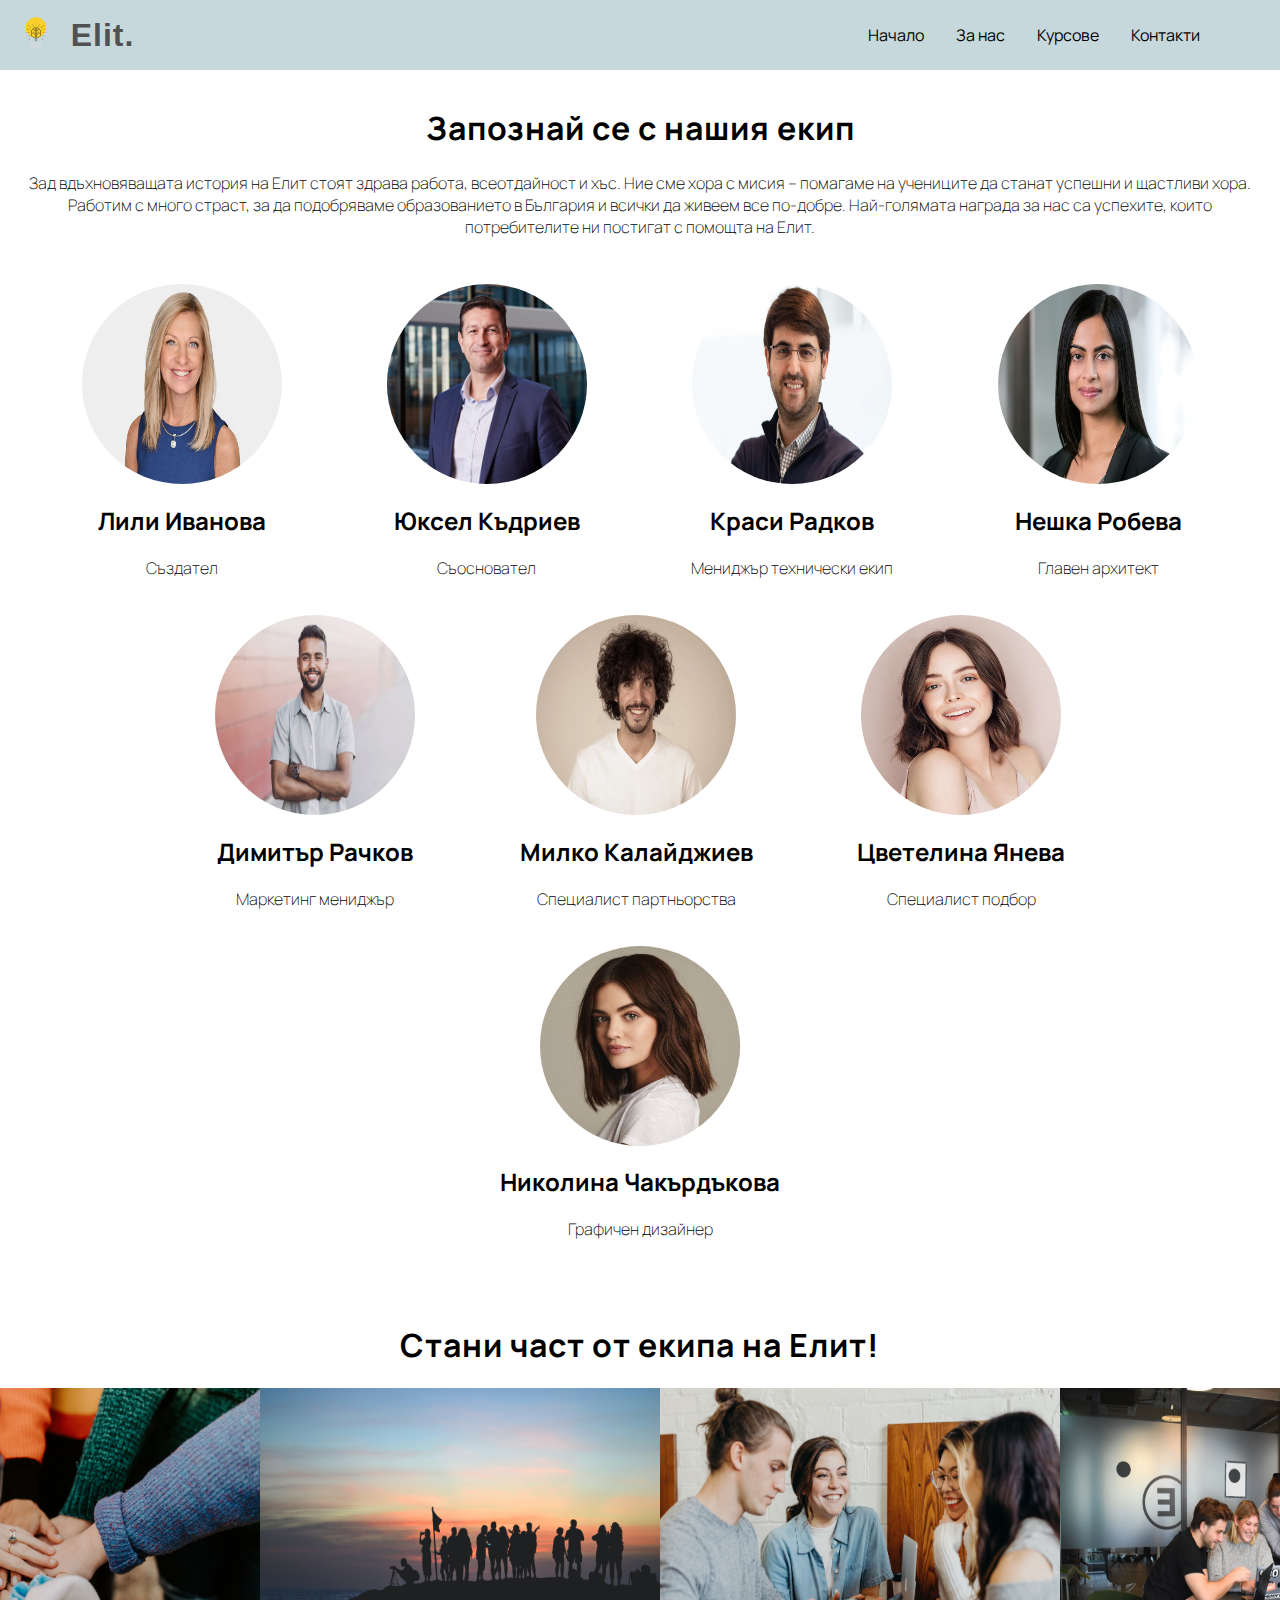
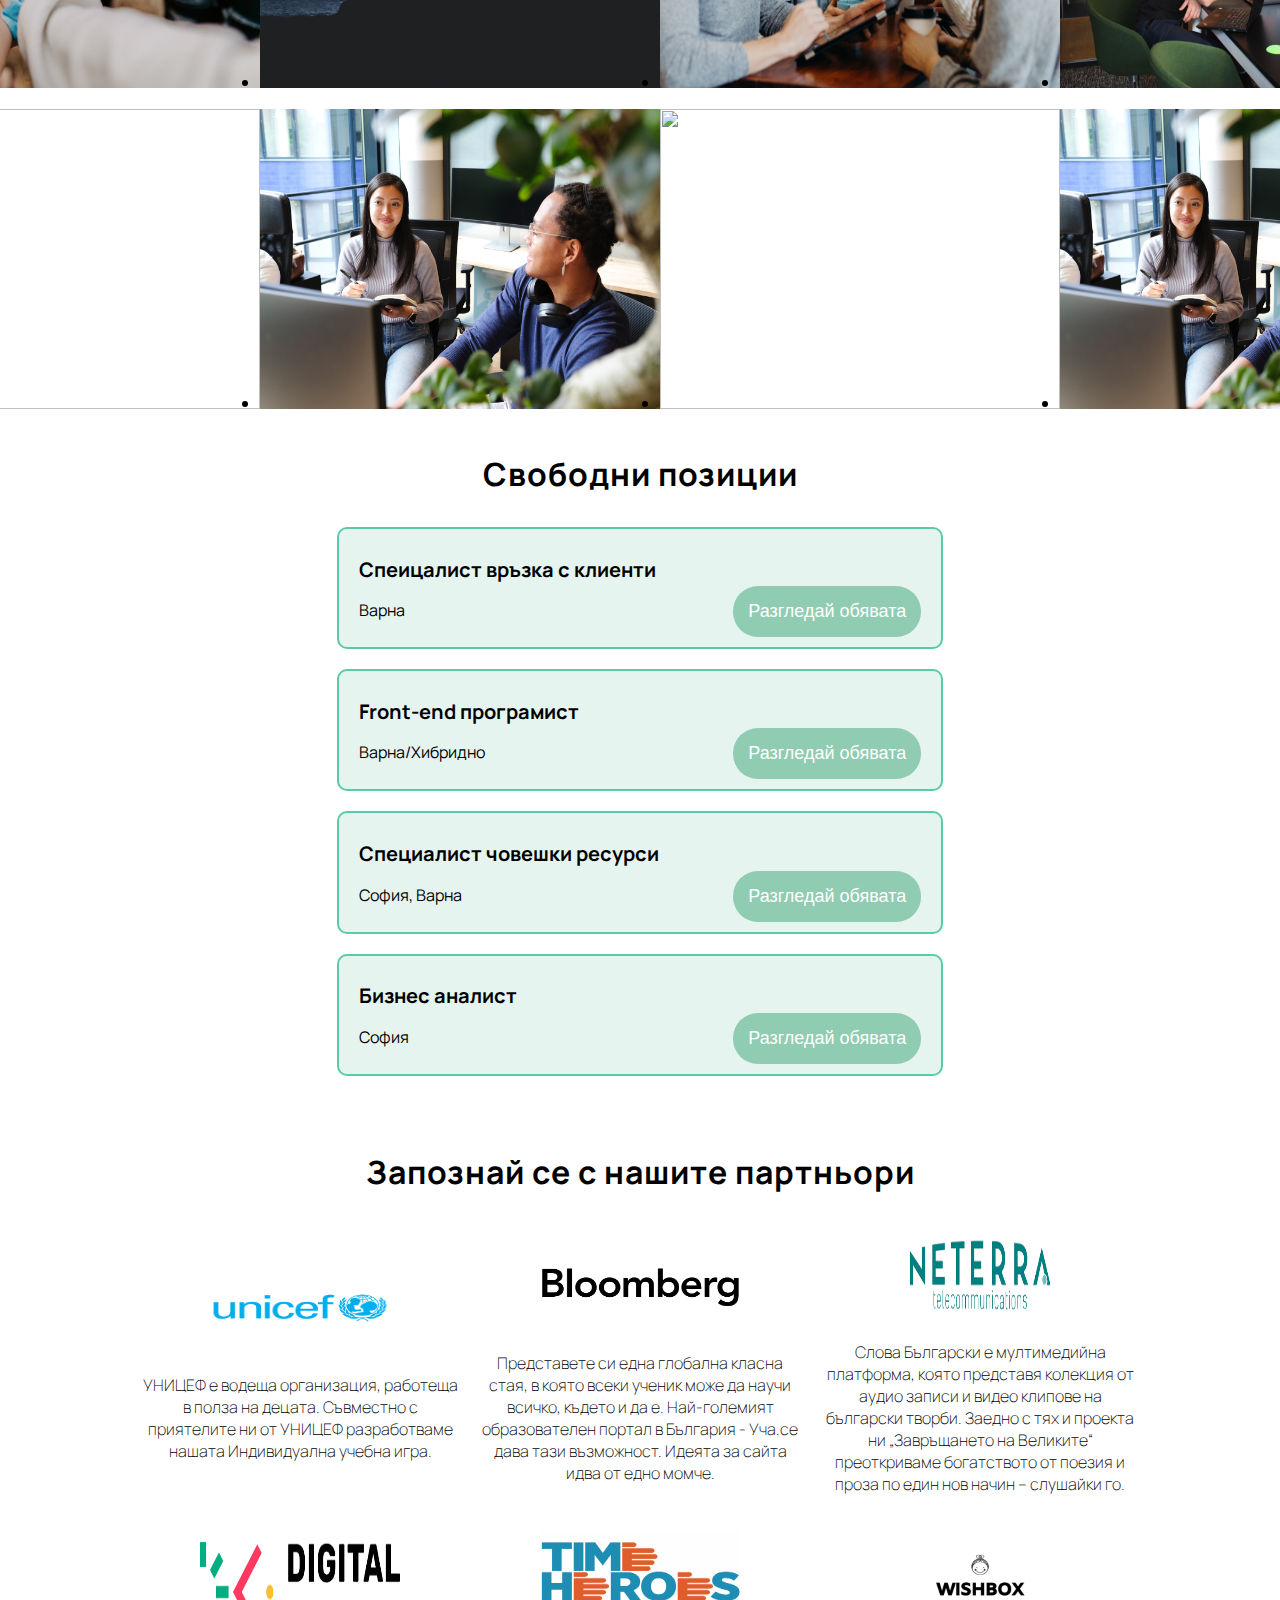
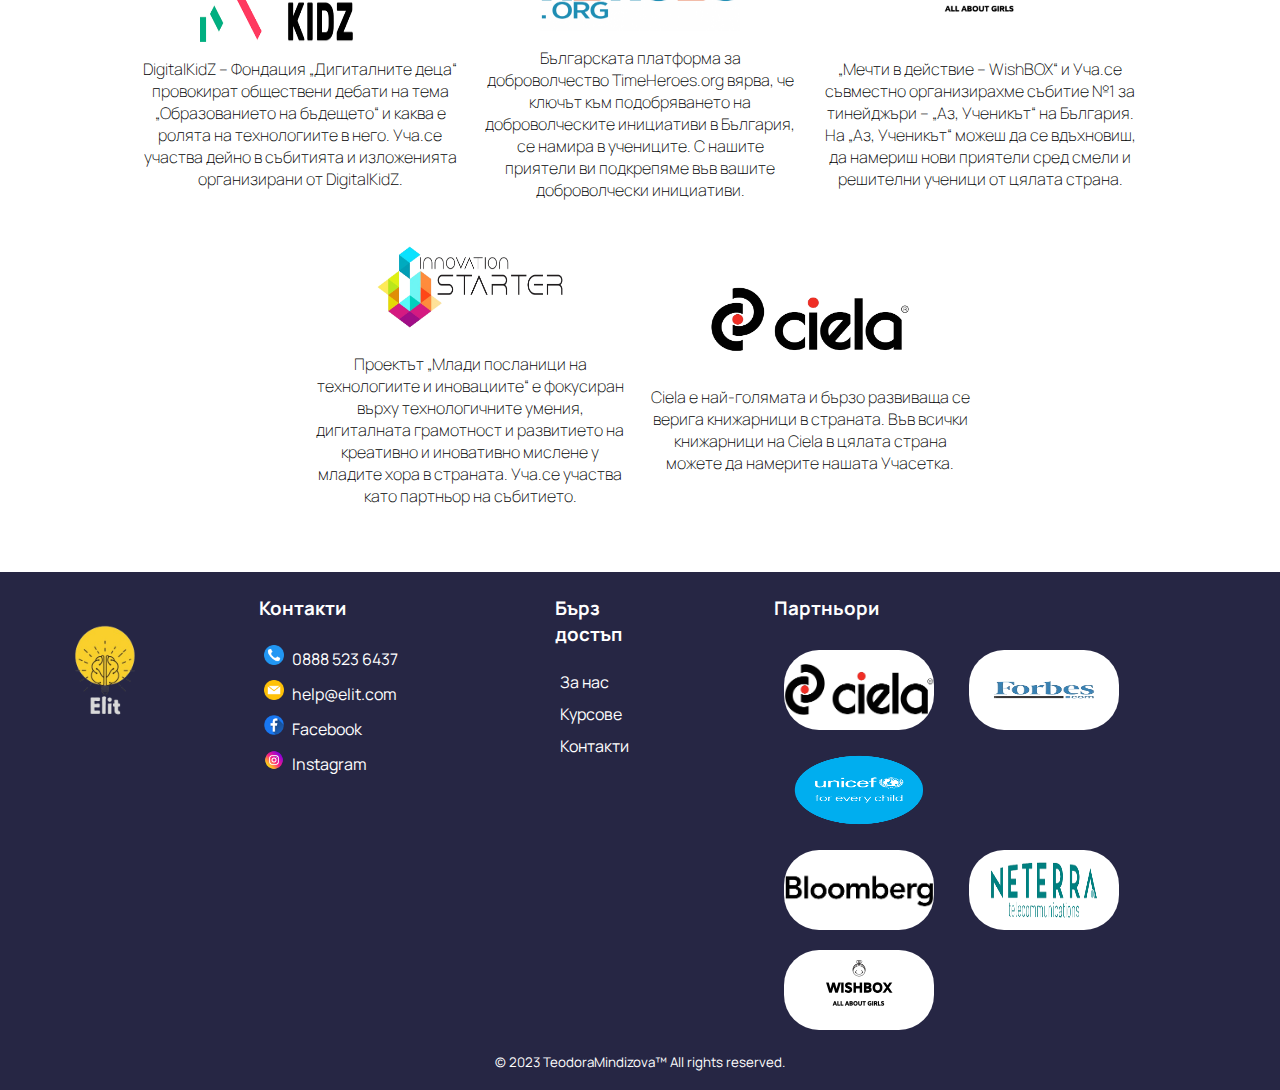
==== about.html @ 636982d7 "initial commit" ====
<!DOCTYPE html>
<html lang="en">
  <head>
    <meta charset="UTF-8" />
    <meta name="viewport" content="width=device-width, initial-scale=1.0" />
    <link rel="stylesheet" type="text/css" media="screen" href="style.css" />
    <link rel="stylesheet" type="text/css" media="screen" href="about.css" />
    <script src="home.js"></script>
    <title>Document</title>
  </head>
  <body>
    <div class="loading-container">
      <div class="spinner"></div>
    </div>
    <header>
      <nav>
        <div class="logo-container">
          <img src="./assets/logo2.png" />
          <h1>Elit.</h1>
        </div>
        <a href="./index.html">Начало</a>
        <a href="./about.html">За нас</a>
        <a href="./courses.html">Курсове</a>
        <a href="./contacts.html">Контакти</a>
      </nav>
    </header>
    <section class="team">
      <h1>Запознай се с нашия екип</h1>
      <p>
        Зад вдъхновяващата история на Елит стоят здрава работа, всеотдайност и
        хъс. Ние сме хора с мисия – помагаме на учениците да станат успешни и
        щастливи хора. Работим с много страст, за да подобряваме образованието в
        България и всички да живеем все по-добре. Най-голямата награда за нас са
        успехите, които потребителите ни постигат с помощта на Елит.
      </p>
      <div class="team-members">
        <div class="member">
          <img src="./assets/member2.jpg" />
          <h2>Лили Иванова</h2>
          <p>Създател</p>
        </div>
        <div class="member">
          <img src="./assets/member3.png" />
          <h2>Юксел Къдриев</h2>
          <p>Съосновател</p>
        </div>
        <div class="member">
          <img src="./assets/member4.jpg" />
          <h2>Краси Радков</h2>
          <p>Мениджър технически екип</p>
        </div>
        <div class="member">
          <img src="./assets/member5.webp" />
          <h2>Нешка Робева</h2>
          <p>Главен архитект</p>
        </div>
        <div class="break"></div>
        <div class="member">
          <img src="./assets/member6.jpg" />
          <h2>Димитър Рачков</h2>
          <p>Маркетинг мениджър</p>
        </div>
        <div class="member">
          <img src="./assets/member7.webp" />
          <h2>Милко Калайджиев</h2>
          <p>Специалист партньорства</p>
        </div>
        <div class="member">
          <img src="./assets/member8.webp" />
          <h2>Цветелина Янева</h2>
          <p>Специалист подбор</p>
        </div>
        <div class="member">
          <img src="./assets/member9.jpg" />
          <h2>Николина Чакърдъкова</h2>
          <p>Графичен дизайнер</p>
        </div>
      </div>
    </section>
    <section class="career">
      <h1>Стани част от екипа на Елит!</h1>
      <div>
        <ul class="team-slides">
          <li>
            <img src="./assets/team1.jpg" />
          </li>
          <li>
            <img src="./assets/team2.jpg" />
          </li>
          <li>
            <img src="./assets/team3.jpg" />
          </li>
          <li>
            <img src="./assets/team4.jpg" />
          </li>
        </ul>
        <ul class="team-slides">
          <li>
            <img src="./assets/team5.jpg" />
          </li>
          <li>
            <img src="./assets/team6.jpg" />
          </li>
          <li>
            <img src="./assets/team5.jpg" />
          </li>
          <li>
            <img src="./assets/team6.jpg" />
          </li>
        </ul>
      </div>

      <div class="positions-container">
        <h1>Свободни позиции</h1>
        <div class="position">
          <div class="position-details">
            <h2>Спеицалист връзка с клиенти</h2>
            <p>Варна</p>
          </div>
          <button>Разгледай обявата</button>
        </div>
        <div class="position">
          <div class="position-details">
            <h2>Front-end програмист</h2>
            <p>Варна/Хибридно</p>
          </div>
          <button>Разгледай обявата</button>
        </div>
        <div class="position">
          <div class="position-details">
            <h2>Специалист човешки ресурси</h2>
            <p>София, Варна</p>
          </div>
          <button>Разгледай обявата</button>
        </div>
        <div class="position">
          <div class="position-details">
            <h2>Бизнес аналист</h2>
            <p>София</p>
          </div>
          <button>Разгледай обявата</button>
        </div>
      </div>
    </section>
    <section class="partners">
      <h1>Запознай се с нашите партньори</h1>
      <div class="partners-wrapper">
        <div class="partner">
          <img src="./assets/unicef.jpg" />
          <p>
            УНИЦЕФ е водеща организация, работеща в полза на децата. Съвместно с
            приятелите ни от УНИЦЕФ разработваме нашата Индивидуална учебна
            игра.
          </p>
        </div>
        <div class="partner">
          <img src="./assets/bloomberg.jpg" />
          <p>
            Представете си една глобална класна стая, в която всеки ученик може
            да научи всичко, където и да е. Най-големият образователен портал в
            България - Уча.се дава тази възможност. Идеята за сайта идва от едно
            момче.
          </p>
        </div>
        <div class="partner">
          <img src="./assets/nettera.png" />
          <p>
            Слова Български е мултимедийна платформа, която представя колекция
            от аудио записи и видео клипове на български творби. Заедно с тях и
            проекта ни „Завръщането на Великите“ преоткриваме богатството от
            поезия и проза по един нов начин – слушайки го.
          </p>
        </div>
        <div class="partner">
          <img src="./assets/digital.png" />
          <p>
            DigitalKidZ – Фондация „Дигиталните деца“ провокират обществени
            дебати на тема „Образованието на бъдещето“ и каква е ролята на
            технологиите в него. Уча.се участва дейно в събитията и изложенията
            организирани от DigitalKidZ.
          </p>
        </div>
        <div class="partner">
          <img src="./assets/time.png" />
          <p>
            Българската платформа за доброволчество TimeHeroes.org вярва, че
            ключът към подобряването на доброволческите инициативи в България,
            се намира в учениците. С нашите приятели ви подкрепяме във вашите
            доброволчески инициативи.
          </p>
        </div>
        <div class="partner">
          <img src="./assets/wish.webp" />
          <p>
            „Мечти в действие – WishBOX“ и Уча.се съвместно организирахме
            събитие №1 за тинейджъри – „Аз, Ученикът“ на България. На „Аз,
            Ученикът“ можеш да се вдъхновиш, да намериш нови приятели сред смели
            и решителни ученици от цялата страна.
          </p>
        </div>
        <div class="partner">
          <img src="./assets/innovation.jpg" />
          <p>
            Проектът „Млади посланици на технологиите и иновациите“ е фокусиран
            върху технологичните умения, дигиталната грамотност и развитието на
            креативно и иновативно мислене у младите хора в страната. Уча.се
            участва като партньор на събитието.
          </p>
        </div>
        <div class="partner">
          <img src="./assets/ciela.png" />
          <p>
            Ciela е най-голямата и бързо развиваща се верига книжарници в
            страната. Във всички книжарници на Ciela в цялата страна можете да
            намерите нашата Учасетка.
          </p>
        </div>
      </div>
    </section>
    <footer>
      <img class="logo" src="./assets/logo2.png" />
      <div class="footer-items">
        <div class="contacts">
          <h3>Контакти</h3>
          <div class="contact-item">
            <img src="./assets/call.png" />
            <a href="tel:+359898591090">0888 523 6437</a>
          </div>
          <div class="contact-item">
            <img src="./assets/email.png" />
            <a href="malito: help@elit.com">help@elit.com</a>
          </div>
          <div class="contact-item">
            <img src="./assets/facebook.png" />
            <a href="https://facebook.com">Facebook</a>
          </div>
          <div class="contact-item">
            <img src="./assets/instagram.png" />
            <a href="https://Instagram.com">Instagram</a>
          </div>
        </div>
        <div class="menu">
          <h3>Бърз достъп</h3>
          <a href="./about.html">За нас</a>
          <a href="./courses.html">Курсове</a>
          <a href="./contacts.html">Контакти</a>
        </div>
        <div class="menu">
          <h3>Партньори</h3>
          <div class="partners-list">
            <img src="./assets/ciela.png" />
            <img src="./assets/forbess.png" />
            <img src="./assets/unicef.png" />
            <div class="break"></div>
            <img src="./assets/bloomberg.jpg" />
            <img src="./assets/nettera.png" />
            <img src="./assets/wish.webp" />
          </div>
        </div>
      </div>
      <p>© 2023 TeodoraMindizova™ All rights reserved.</p>
    </footer>
  </body>
</html>
---- style.css ----
@import url('https://fonts.googleapis.com/css2?family=Manrope&family=Roboto+Flex:opsz@8..144&display=swap');
/* this css file is imported in all html files beacause it contains basic styling for the whole website */
html,
body {
  font-family: 'Arial', 'Inter', sans-serif;
  font-family: 'Manrope', sans-serif;
  margin: 0;
  padding: 0;
}

h1 {
  font-family: 'Manrope', 'Roboto Flex', sans-serif;
  letter-spacing: 1px;
  text-align: center;
  font-size: 2em;
}

p {
  font-family: 'Manrope', sans-serif;
  font-size: 1em;
}

.loading-container {
  display: flex;
  align-items: center;
  justify-content: center;
  position: fixed;
  top: 0;
  left: 0;
  width: 100%;
  height: 100%;
  background-color: #fff;
  z-index: 9999;
}

.spinner {
  border: 8px solid #f3f3f3;
  border-top: 8px solid #3498db;
  border-radius: 50%;
  width: 50px;
  height: 50px;
  animation: spin 1s linear infinite;
}

@keyframes spin {
  0% {
    transform: rotate(0deg);
  }
  100% {
    transform: rotate(360deg);
  }
}

nav {
  background-color: #c6d8dc;
  overflow: hidden;
  display: flex;
  justify-content: flex-end;
  padding-right: 5%;
}
.logo-container {
  display: flex;
  margin-right: auto;
  justify-content: center;
  align-items: center;
}

.logo-container img {
  width: 7 0px;
  height: 70px;
  margin-left: 1%;
  margin-right: 0;
}

.logo-container h1 {
  font-family: 'Trebuchet MS', 'Lucida Sans Unicode', 'Lucida Grande',
    'Lucida Sans', Arial, sans-serif;
  margin: 0;
  color: #525151;
}
nav a {
  order: 1;
  float: right;
  display: flex;
  color: black;
  text-align: center;
  align-items: center;
  padding: 14px 16px;
  text-decoration: none;
}

nav a:hover {
  background-color: #ddd;
  color: black;
}

.slideshow-container {
  max-width: 100%;
  position: relative;
  margin-top: 25px;
  height: 200px;
}

.mySlides {
  height: 200px;
  background-position: center;
  background-repeat: no-repeat;
  background-size: 100%;
  left: 50%;
  align-self: center;
  padding: 30px;
  box-shadow: 10px 5px 5px rgb(88, 90, 89);
  display: none;
}

.slide-text {
  display: flex;
  flex-direction: row;
  height: 200px;
}

.slide-text p {
  text-align: center;
  font-weight: lighter;
}

.slide-text h1 {
  margin-top: 5%;
  font-weight: lighter;
  font-size: 25px;
}

.slide-text img {
  margin: auto;
  height: 250px;
}

.quote {
  height: 200px;
}

.prev,
.next {
  cursor: pointer;
  position: absolute;
  top: 50%;
  width: auto;
  margin-top: -22px;
  padding: 16px;
  color: rgb(162, 151, 151);
  font-weight: bold;
  font-size: 18px;
  transition: 0.6s ease;
  border-radius: 0 3px 3px 0;
  user-select: none;
}

.next {
  right: 0;
  border-radius: 3px 0 0 3px;
}

.prev:hover,
.next:hover {
  background-color: rgba(0, 0, 0, 0.8);
}

.active {
  background-color: #717171;
}

.fade {
  animation-name: fade;
  animation-duration: 1.5s;
}

@keyframes fade {
  from {
    opacity: 0.4;
  }
  to {
    opacity: 1;
  }
}

.main-img-container {
  position: relative;
  width: 100%;
}

.main-img {
  width: 100%;
  height: 600px;
  display: block;
}

.overlay-text {
  width: 100%;
  height: 600px;
  position: absolute;
  display: flex;
  align-items: center;
  justify-content: center;
  flex-direction: column;
  top: 50%;
  left: 50%;
  transform: translate(-50%, -50%);
  text-align: center;
  color: white(0, 0, 0, 0.636);
  flex: 1;
  background: rgba(0, 0, 0, 0.4);
}

.courses-container {
  padding: 10px;
  background: rgb(53, 126, 130);
  background: linear-gradient(
    249deg,
    rgba(53, 126, 130, 1) 0%,
    rgba(121, 171, 165, 0.3310574229691877) 35%,
    rgba(214, 226, 228, 1) 91%
  );
  margin-bottom: 25px;
  margin-top: 25px;
}

.courses-list {
  margin: 20px;
  display: flex;
  flex-direction: row;
  padding: 10px;
  align-items: center;
  justify-content: center;
}

.courses-item {
  display: flex;
  flex-direction: column;
  align-items: center;
  justify-content: center;
  border: 2px solid rgb(98, 133, 134);
  border-radius: 25px;
  width: 80%;
  padding: 10px;
  margin: 10px;
  text-align: center;
  overflow: hidden;
  box-shadow: 0 5px 15px 0px rgba(0, 0, 0, 0.6);
  transform: translatey(0px);
  animation: float 4s ease-in-out infinite;
  background-color: #e6f8f1;
}
.courses-item button {
  background-color: rgb(115, 197, 176);
  border: 1px solid rgb(85, 177, 151);
  padding: 10px;
  color: white;
  border-radius: 10px;
}
.courses-item button:hover {
  cursor: pointer;
}

.courses-item img {
  width: 200px;
  height: 150px;
}

.courses-item p {
  margin: 15px;
  padding: 0;
}

.courses-item h4 {
  margin-bottom: 0;
}

.overlay-text h1 {
  z-index: 1;
  font-family: 'Franklin Gothic', 'Arial Narrow';
  font-weight: 100;
  letter-spacing: 40px;
  font-size: 6rem;
  color: white;
  margin: 0;
}

.overlay-text h2 {
  z-index: 1;
  margin: 0;
  font-family: 'Trebuchet MS', 'Lucida Sans Unicode', 'Lucida Grande',
    'Lucida Sans', Arial, sans-serif;
  font-weight: 100;
  color: white;
}

.mission p {
  margin-top: 10px;
  font-size: large;
}

.mission img {
  height: 300px;
  width: 100%;
}

.our-mission img {
  width: 40px;
  height: 40px;
  position: relative;
}

.our-mission {
  height: 500px;
  margin: 5px;
  color: white;
  background-image: url('./assets/children.jpg');
  background-attachment: fixed;
  background-position: center;
  background-size: cover;
  background-color: #f3ebeb;
  border-radius: 25px;
  padding: 10px;
}

.our-mission h1 {
  margin: 0;
}

.our-mission-text {
  margin-top: 7%;
  background-color: #ddd;
  color: #0e0e0e;
  border-radius: 25px;
  opacity: 0.9;
}

.our-mission-text h1 {
  font-size: 25px;
  text-align: center;
  background-color: #ddd;
}

#left {
  left: 90%;
  padding-top: 3%;
}
#right {
  left: 7%;
  padding-bottom: 3%;
}

.statistics {
  border: 2px solid rgba(0, 0, 0, 0.274);
  border-radius: 30px;
  box-shadow: 10px 5px 5px rgb(158, 208, 217);
  display: flex;
  flex-direction: row;
  justify-content: center;
  align-items: center;
  gap: 10%;
  height: 200px;
}

.statistics-item {
  display: flex;
  flex-direction: row;
  margin: 0;
}

.statistics h1 {
  font-size: 3rem;
  margin: 0;
}
.statistics img {
  width: 80px;
  height: 80px;
  margin-right: 5px;
}
.numbers {
  display: flex;
  flex-direction: column;
  justify-content: center;
  align-items: center;
}

.awards {
  margin-top: 5%;
}

.awards h1 {
  text-align: center;
  padding-bottom: 2%;
}

.awards-list {
  padding-left: 0;
  padding-right: 3%;
  display: flex;
  flex-direction: row;
  align-items: center;
  justify-content: center;
  text-align: center;
  list-style: none;
}

.awards-item {
  margin: 30px;
}

.awards-item img {
  padding-left: 0;
  width: 200px;
  height: 100px;
}

.awards-item p {
  padding-left: 0;
}

footer {
  margin-top: 3%;
  height: fit-content;
  padding: 5px;
  max-width: 100%;
  overflow: hidden;
  background-color: rgb(38, 38, 68);
  color: white;
}

.footer-items {
  display: flex;
  flex-direction: row;
  gap: 8%;
}

.logo {
  width: 200px;
  height: 200px;
  float: left;
}

.contacts {
  display: flex;
  flex-direction: column;
  width: 30%;
  margin-left: 5%;
}

.contact-item {
  padding: 5px;
}

.contact-item img {
  width: 20px;
  height: 20px;
  margin-right: 5px;
}

footer a {
  color: white;
  text-decoration: none;
}

.menu {
  display: flex;
  flex-direction: column;
  margin-left: 5%;
}

.menu a {
  padding: 5px;
}

@keyframes float {
  0% {
    box-shadow: 0 5px 15px 0px rgba(0, 0, 0, 0.6);
    transform: translatey(0px);
  }
  50% {
    box-shadow: 0 25px 15px 0px rgba(0, 0, 0, 0.2);
    transform: translatey(-20px);
  }
  100% {
    box-shadow: 0 5px 15px 0px rgba(0, 0, 0, 0.6);
    transform: translatey(0px);
  }
}

footer p {
  text-align: center;
  font-size: smaller;
}

.partners-list img {
  width: 150px;
  height: 80px;
  margin: 10px;
  border-radius: 35px;
}

.partners-list {
  display: flex;
  flex-direction: row;
  flex-wrap: wrap;
  gap: 3%;
}

.break {
  flex-basis: 100%;
  height: 0;
}
---- about.css ----
@import url('https://fonts.googleapis.com/css2?family=Manrope&family=Roboto+Flex:opsz@8..144&display=swap');
.team-members {
  padding: 20px;
  display: flex;
  flex-direction: row;
  max-width: 100%;
  flex-wrap: wrap;
  overflow: hidden;
  gap: 7%;
  align-items: center;
  justify-content: center;
}

.team {
  padding: 15px;
}

.team p {
  font-weight: lighter;
  text-align: center;
  margin-top: 0;
}

.team-members img {
  border-radius: 50%;
  width: 200px;
  height: 200px;
}

.member {
  display: flex;
  flex-direction: column;
  align-items: center;
  justify-content: center;
  padding: 10px;
}

.break {
  flex-basis: 100%;
  height: 0;
}

.team-slides {
  display: flex;
  /* flex-direction: row; */
  align-items: center;
  justify-content: center;
  flex-wrap: nowrap;
  overflow: hidden;
}
.team-slides img {
  width: 400px;
  height: 300px;
  transition: transform 1s ease-in-out;
}

.position {
  display: flex;
  width: 45%;
  align-items: center;
  border: 2px solid rgb(90, 203, 169);
  margin: 10px;
  padding: 10px 20px 10px 20px;
  border-radius: 10px;
  background-color: rgb(230, 244, 240);
  /* justify-content: center; */
}
.position button {
  margin-left: auto;
  margin-top: auto;
  transition: transform 0.2s;
  font-size: large;
}

.position button:hover {
  transform: scale(1.2);
}

.positions-container {
  display: flex;
  flex-direction: column;
  align-items: center;
  justify-content: center;
  margin: 15px;
  /* background: rgb(53, 126, 130);
  background: linear-gradient(
    249deg,
    rgba(53, 126, 130, 1) 0%,
    rgba(121, 171, 165, 0.3310574229691877) 51%,
    rgba(214, 226, 228, 1) 91%
  ); */
}

.position h2 {
  font-size: 20px;
}

.position button {
  padding: 15px;
  background-color: rgb(143, 204, 177);
  color: white;
  border-radius: 25px;
  border: none;
}

.partner img {
  width: 200px;
  height: 100px;
}

.partners {
  margin-top: 5%;
}

.partners-wrapper {
  display: flex;
  flex-wrap: wrap;
  align-items: center;
  justify-content: center;
}

.partner {
  width: 25%;
  padding: 10px;
  display: flex;
  flex-direction: column;
  align-items: center;
  justify-content: center;
  text-align: center;
  font-weight: lighter;
}
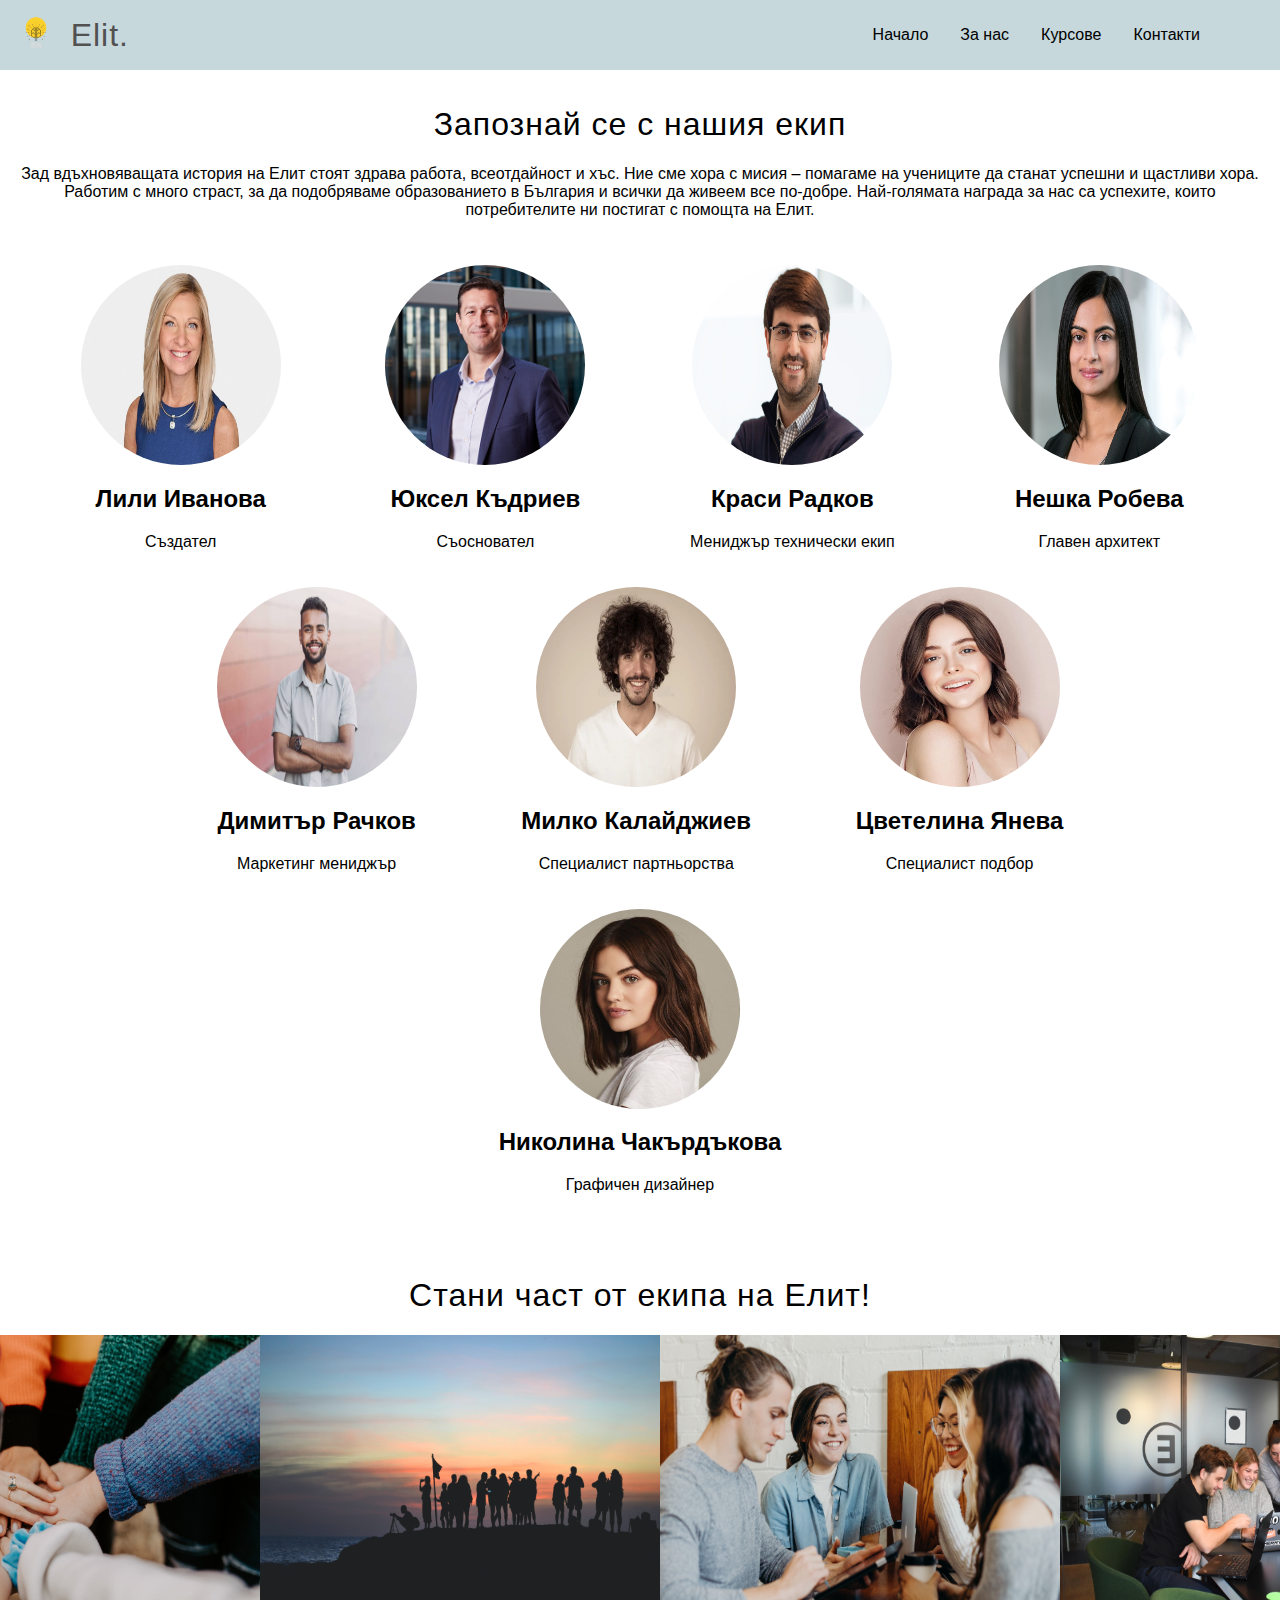
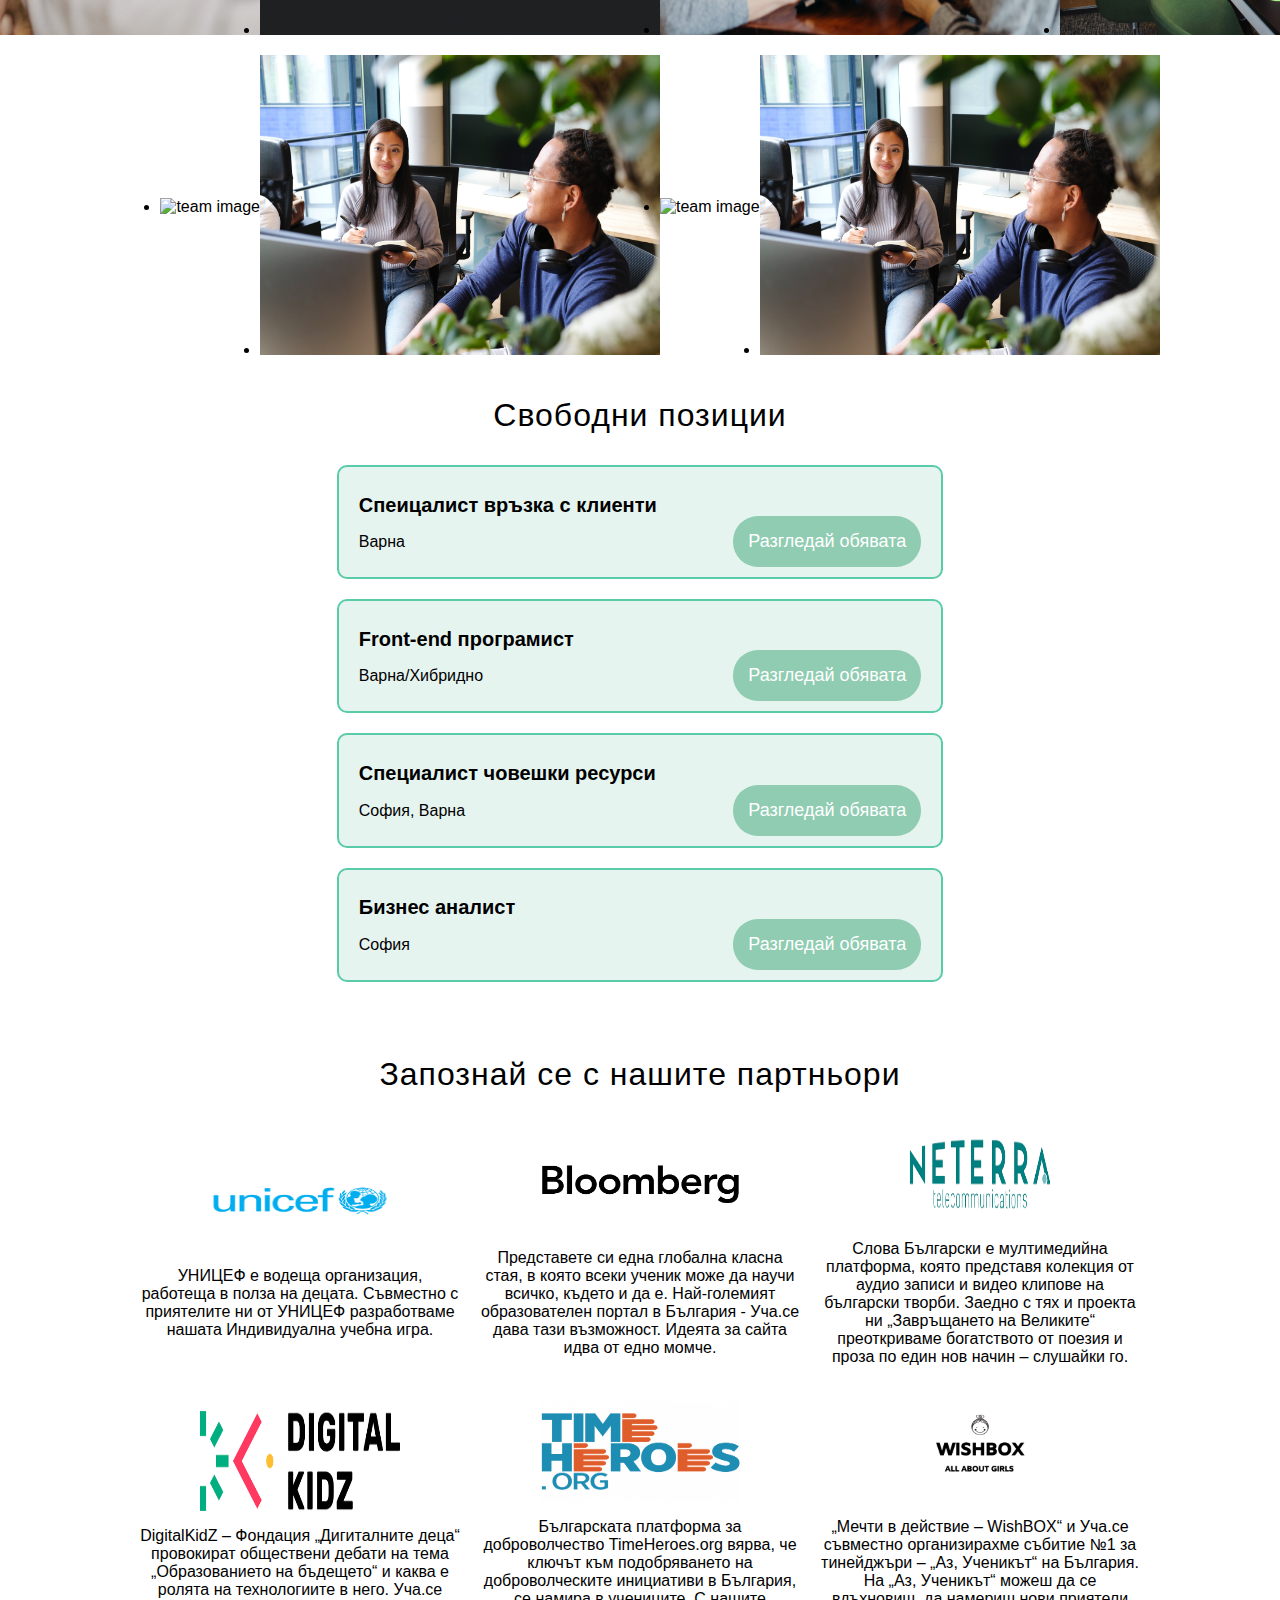
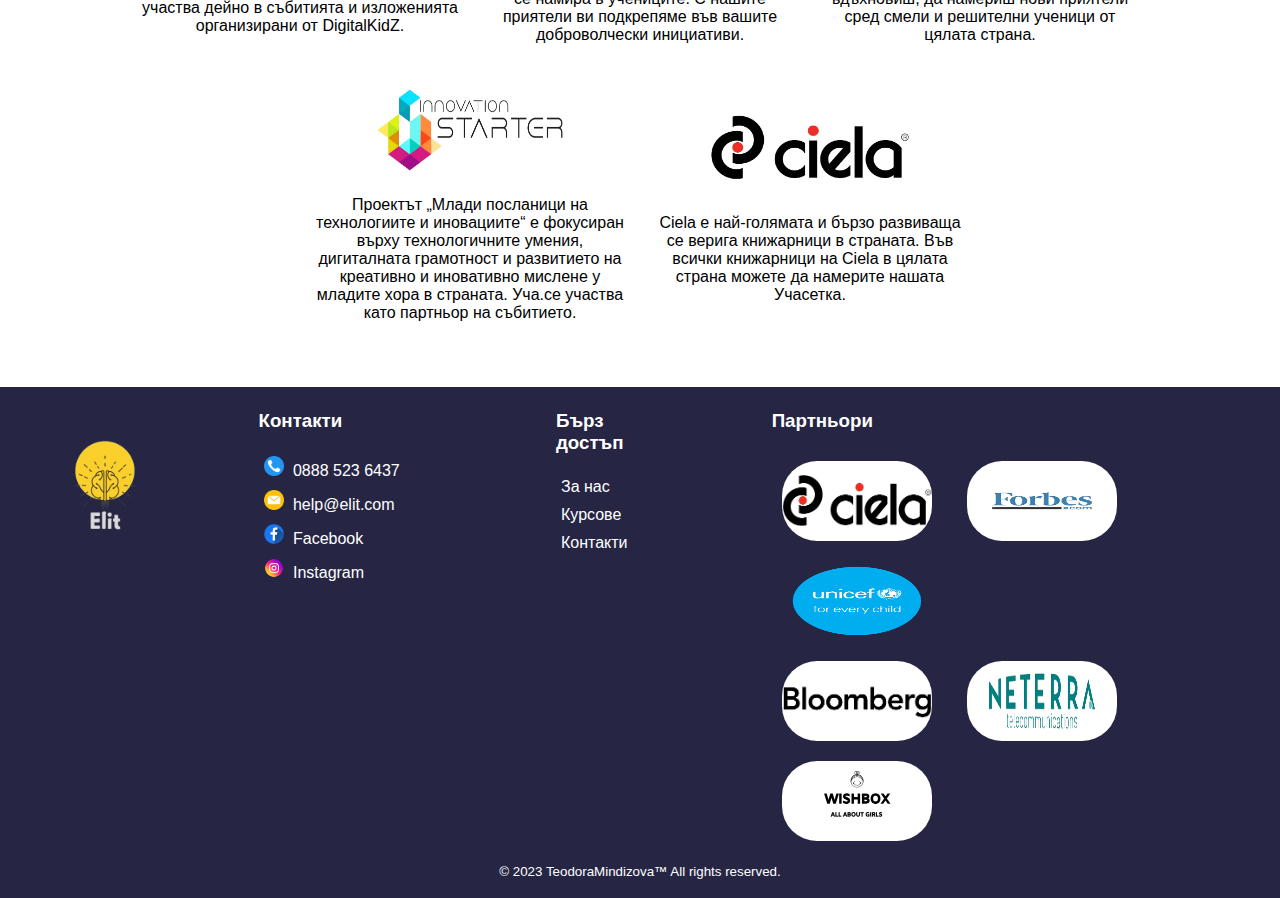
==== commit 94dbc7cf: "structure changes" ====
--- a/about.html
+++ b/about.html
@@ -3,10 +3,13 @@
   <head>
     <meta charset="UTF-8" />
     <meta name="viewport" content="width=device-width, initial-scale=1.0" />
-    <link rel="stylesheet" type="text/css" media="screen" href="style.css" />
+    <meta
+      name="description"
+      content="Запознайте се с екипа, който стои зад разработката на курсовете на Елит."
+    />
     <link rel="stylesheet" type="text/css" media="screen" href="about.css" />
     <script src="home.js"></script>
-    <title>Document</title>
+    <title>За нас</title>
   </head>
   <body>
     <div class="loading-container">
@@ -15,7 +18,7 @@
     <header>
       <nav>
         <div class="logo-container">
-          <img src="./assets/logo2.png" />
+          <img src="./assets/logo2.png" alt="logo image" />
           <h1>Elit.</h1>
         </div>
         <a href="./index.html">Начало</a>
@@ -35,43 +38,43 @@
       </p>
       <div class="team-members">
         <div class="member">
-          <img src="./assets/member2.jpg" />
+          <img src="./assets/member2.jpg" alt="team member 1" />
           <h2>Лили Иванова</h2>
           <p>Създател</p>
         </div>
         <div class="member">
-          <img src="./assets/member3.png" />
+          <img src="./assets/member3.png" alt="team member 2" />
           <h2>Юксел Къдриев</h2>
           <p>Съосновател</p>
         </div>
         <div class="member">
-          <img src="./assets/member4.jpg" />
+          <img src="./assets/member4.jpg" alt="team member 3" />
           <h2>Краси Радков</h2>
           <p>Мениджър технически екип</p>
         </div>
         <div class="member">
-          <img src="./assets/member5.webp" />
+          <img src="./assets/member5.webp" alt="team member 4" />
           <h2>Нешка Робева</h2>
           <p>Главен архитект</p>
         </div>
         <div class="break"></div>
         <div class="member">
-          <img src="./assets/member6.jpg" />
+          <img src="./assets/member6.jpg" alt="team member 5" />
           <h2>Димитър Рачков</h2>
           <p>Маркетинг мениджър</p>
         </div>
         <div class="member">
-          <img src="./assets/member7.webp" />
+          <img src="./assets/member7.webp" alt="team member 6" />
           <h2>Милко Калайджиев</h2>
           <p>Специалист партньорства</p>
         </div>
         <div class="member">
-          <img src="./assets/member8.webp" />
+          <img src="./assets/member8.webp" alt="team member 7" />
           <h2>Цветелина Янева</h2>
           <p>Специалист подбор</p>
         </div>
         <div class="member">
-          <img src="./assets/member9.jpg" />
+          <img src="./assets/member9.jpg" alt="team member 8" />
           <h2>Николина Чакърдъкова</h2>
           <p>Графичен дизайнер</p>
         </div>
@@ -82,30 +85,30 @@
       <div>
         <ul class="team-slides">
           <li>
-            <img src="./assets/team1.jpg" />
-          </li>
-          <li>
-            <img src="./assets/team2.jpg" />
-          </li>
-          <li>
-            <img src="./assets/team3.jpg" />
-          </li>
-          <li>
-            <img src="./assets/team4.jpg" />
+            <img src="./assets/team1.jpg" alt="team image" />
+          </li>
+          <li>
+            <img src="./assets/team2.jpg" alt="team image" />
+          </li>
+          <li>
+            <img src="./assets/team3.jpg" alt="team image" />
+          </li>
+          <li>
+            <img src="./assets/team4.jpg" alt="team image" />
           </li>
         </ul>
         <ul class="team-slides">
           <li>
-            <img src="./assets/team5.jpg" />
-          </li>
-          <li>
-            <img src="./assets/team6.jpg" />
-          </li>
-          <li>
-            <img src="./assets/team5.jpg" />
-          </li>
-          <li>
-            <img src="./assets/team6.jpg" />
+            <img src="./assets/team5.jpg" alt="team image" />
+          </li>
+          <li>
+            <img src="./assets/team6.jpg" alt="team image" />
+          </li>
+          <li>
+            <img src="./assets/team5.jpg" alt="team image" />
+          </li>
+          <li>
+            <img src="./assets/team6.jpg" alt="team image" />
           </li>
         </ul>
       </div>
@@ -146,7 +149,7 @@
       <h1>Запознай се с нашите партньори</h1>
       <div class="partners-wrapper">
         <div class="partner">
-          <img src="./assets/unicef.jpg" />
+          <img src="./assets/unicef.jpg" alt="unicef logo" />
           <p>
             УНИЦЕФ е водеща организация, работеща в полза на децата. Съвместно с
             приятелите ни от УНИЦЕФ разработваме нашата Индивидуална учебна
@@ -154,7 +157,7 @@
           </p>
         </div>
         <div class="partner">
-          <img src="./assets/bloomberg.jpg" />
+          <img src="./assets/bloomberg.jpg" alt="bloomberg logo" />
           <p>
             Представете си една глобална класна стая, в която всеки ученик може
             да научи всичко, където и да е. Най-големият образователен портал в
@@ -163,7 +166,7 @@
           </p>
         </div>
         <div class="partner">
-          <img src="./assets/nettera.png" />
+          <img src="./assets/nettera.png" alt="nettera logo" />
           <p>
             Слова Български е мултимедийна платформа, която представя колекция
             от аудио записи и видео клипове на български творби. Заедно с тях и
@@ -172,7 +175,7 @@
           </p>
         </div>
         <div class="partner">
-          <img src="./assets/digital.png" />
+          <img src="./assets/digital.png" alt="digital logo" />
           <p>
             DigitalKidZ – Фондация „Дигиталните деца“ провокират обществени
             дебати на тема „Образованието на бъдещето“ и каква е ролята на
@@ -181,7 +184,7 @@
           </p>
         </div>
         <div class="partner">
-          <img src="./assets/time.png" />
+          <img src="./assets/time.png" alt="TimeHeroes logo" />
           <p>
             Българската платформа за доброволчество TimeHeroes.org вярва, че
             ключът към подобряването на доброволческите инициативи в България,
@@ -190,7 +193,7 @@
           </p>
         </div>
         <div class="partner">
-          <img src="./assets/wish.webp" />
+          <img src="./assets/wish.webp" alt="WishBOX“ logo" />
           <p>
             „Мечти в действие – WishBOX“ и Уча.се съвместно организирахме
             събитие №1 за тинейджъри – „Аз, Ученикът“ на България. На „Аз,
@@ -199,7 +202,7 @@
           </p>
         </div>
         <div class="partner">
-          <img src="./assets/innovation.jpg" />
+          <img src="./assets/innovation.jpg" alt="innovation logo" />
           <p>
             Проектът „Млади посланици на технологиите и иновациите“ е фокусиран
             върху технологичните умения, дигиталната грамотност и развитието на
@@ -208,7 +211,7 @@
           </p>
         </div>
         <div class="partner">
-          <img src="./assets/ciela.png" />
+          <img src="./assets/ciela.png" alt="ciela logo" />
           <p>
             Ciela е най-голямата и бързо развиваща се верига книжарници в
             страната. Във всички книжарници на Ciela в цялата страна можете да
@@ -218,7 +221,7 @@
       </div>
     </section>
     <footer>
-      <img class="logo" src="./assets/logo2.png" />
+      <img class="logo" src="./assets/logo2.png" alt="logo" />
       <div class="footer-items">
         <div class="contacts">
           <h3>Контакти</h3>
--- a/about.css
+++ b/about.css
@@ -1,4 +1,65 @@
-@import url('https://fonts.googleapis.com/css2?family=Manrope&family=Roboto+Flex:opsz@8..144&display=swap');
+html,
+body {
+  font-family: sans-serif, Arial, Helvetica;
+  margin: 0;
+}
+
+h1 {
+  font-family: sans-serif, Arial, Helvetica;
+  letter-spacing: 1px;
+  text-align: center;
+  font-size: 2em;
+  font-weight: normal;
+}
+
+p {
+  font-family: sans-serif, Arial, Helvetica;
+  font-size: 1em;
+}
+
+nav {
+  background-color: #c6d8dc;
+  overflow: hidden;
+  display: flex;
+  justify-content: flex-end;
+  padding-right: 5%;
+}
+.logo-container {
+  display: flex;
+  margin-right: auto;
+  justify-content: center;
+  align-items: center;
+}
+
+.logo-container img {
+  width: 7 0px;
+  height: 70px;
+  margin-left: 1%;
+  margin-right: 0;
+}
+
+.logo-container h1 {
+  font-family: 'Trebuchet MS', 'Lucida Sans Unicode', 'Lucida Grande',
+    'Lucida Sans', Arial, sans-serif;
+  margin: 0;
+  color: #525151;
+}
+nav a {
+  order: 1;
+  float: right;
+  display: flex;
+  color: black;
+  text-align: center;
+  align-items: center;
+  padding: 14px 16px;
+  text-decoration: none;
+}
+
+nav a:hover {
+  background-color: #aed4d7;
+  color: black;
+}
+
 .team-members {
   padding: 20px;
   display: flex;
@@ -129,3 +190,81 @@
   text-align: center;
   font-weight: lighter;
 }
+
+footer {
+  margin-top: 3%;
+  height: fit-content;
+  padding: 5px;
+  max-width: 100%;
+  overflow: hidden;
+  background-color: rgb(38, 38, 68);
+  color: white;
+}
+
+.footer-items {
+  display: flex;
+  flex-direction: row;
+  gap: 8%;
+}
+
+.logo {
+  width: 200px;
+  height: 200px;
+  float: left;
+}
+
+.contacts {
+  display: flex;
+  flex-direction: column;
+  width: 30%;
+  margin-left: 5%;
+}
+
+.contact-item {
+  padding: 5px;
+}
+
+.contact-item img {
+  width: 20px;
+  height: 20px;
+  margin-right: 5px;
+}
+
+footer a {
+  color: white;
+  text-decoration: none;
+}
+
+.menu {
+  display: flex;
+  flex-direction: column;
+  margin-left: 5%;
+}
+
+.menu a {
+  padding: 5px;
+}
+
+footer p {
+  text-align: center;
+  font-size: smaller;
+}
+
+.partners-list img {
+  width: 150px;
+  height: 80px;
+  margin: 10px;
+  border-radius: 35px;
+}
+
+.partners-list {
+  display: flex;
+  flex-direction: row;
+  flex-wrap: wrap;
+  gap: 3%;
+}
+
+.break {
+  flex-basis: 100%;
+  height: 0;
+}
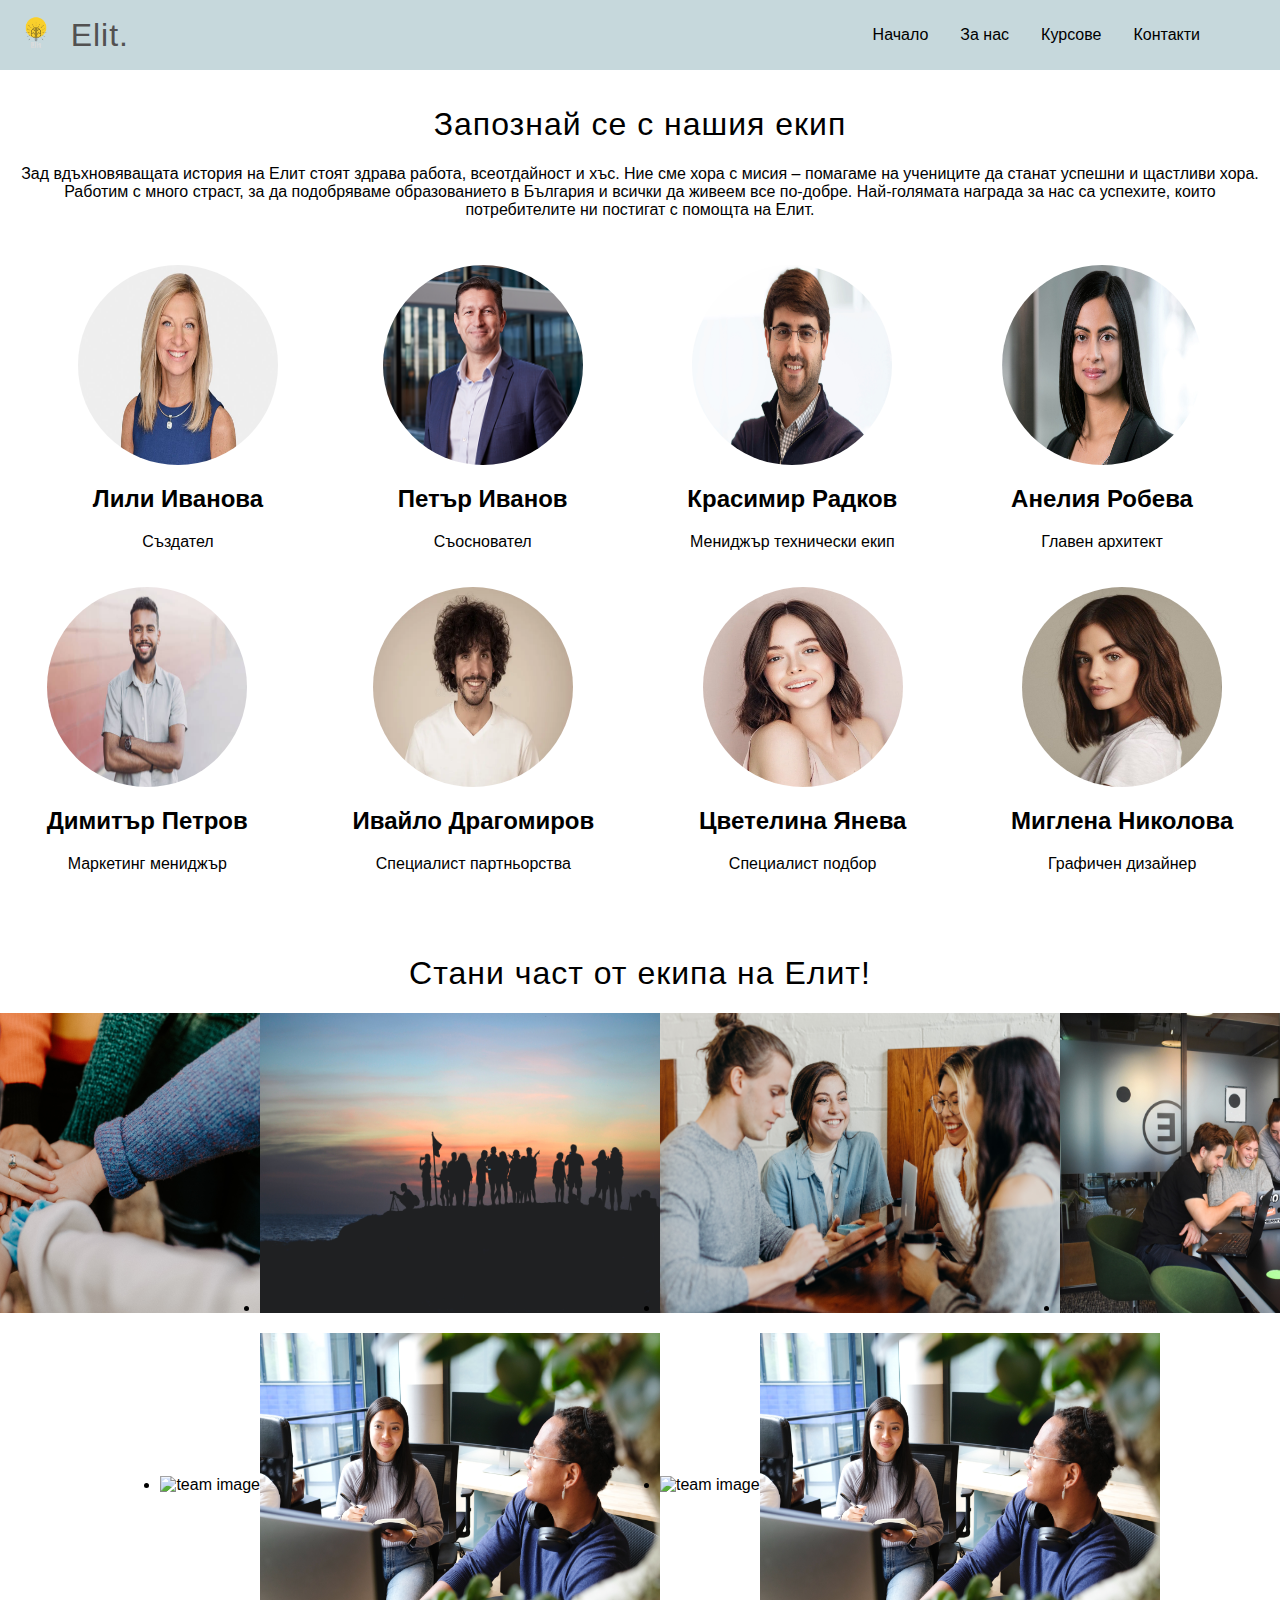
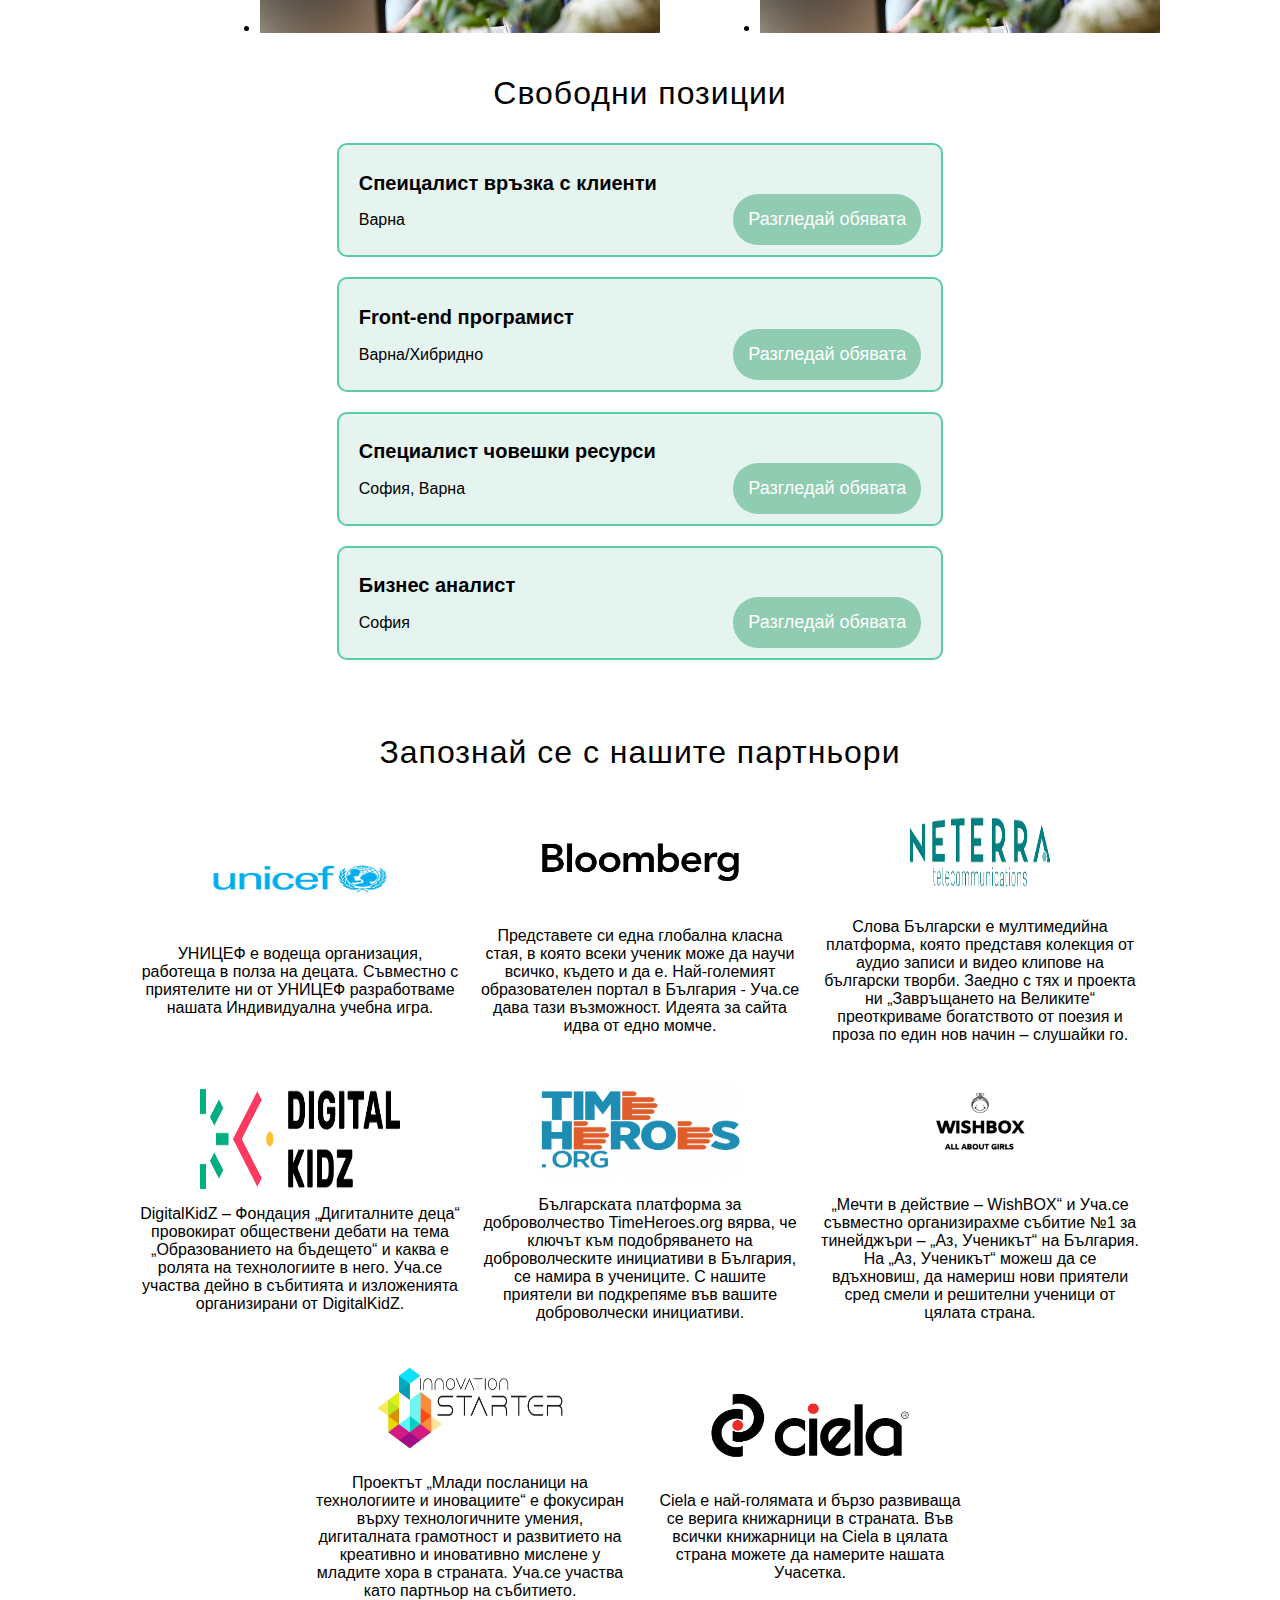
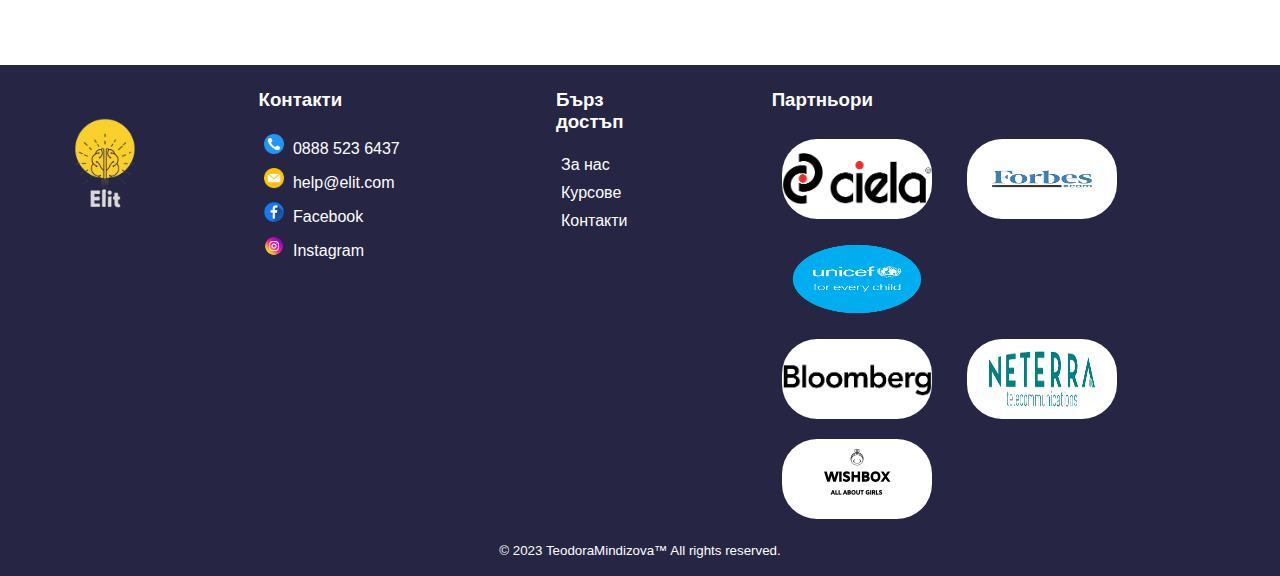
==== commit 03674495: "minor changes" ====
--- a/about.html
+++ b/about.html
@@ -44,28 +44,28 @@
         </div>
         <div class="member">
           <img src="./assets/member3.png" alt="team member 2" />
-          <h2>Юксел Къдриев</h2>
+          <h2>Петър Иванов</h2>
           <p>Съосновател</p>
         </div>
         <div class="member">
           <img src="./assets/member4.jpg" alt="team member 3" />
-          <h2>Краси Радков</h2>
+          <h2>Красимир Радков</h2>
           <p>Мениджър технически екип</p>
         </div>
         <div class="member">
           <img src="./assets/member5.webp" alt="team member 4" />
-          <h2>Нешка Робева</h2>
+          <h2>Анелия Робева</h2>
           <p>Главен архитект</p>
         </div>
         <div class="break"></div>
         <div class="member">
           <img src="./assets/member6.jpg" alt="team member 5" />
-          <h2>Димитър Рачков</h2>
+          <h2>Димитър Петров</h2>
           <p>Маркетинг мениджър</p>
         </div>
         <div class="member">
           <img src="./assets/member7.webp" alt="team member 6" />
-          <h2>Милко Калайджиев</h2>
+          <h2>Ивайло Драгомиров</h2>
           <p>Специалист партньорства</p>
         </div>
         <div class="member">
@@ -75,7 +75,7 @@
         </div>
         <div class="member">
           <img src="./assets/member9.jpg" alt="team member 8" />
-          <h2>Николина Чакърдъкова</h2>
+          <h2>Миглена Николова</h2>
           <p>Графичен дизайнер</p>
         </div>
       </div>
